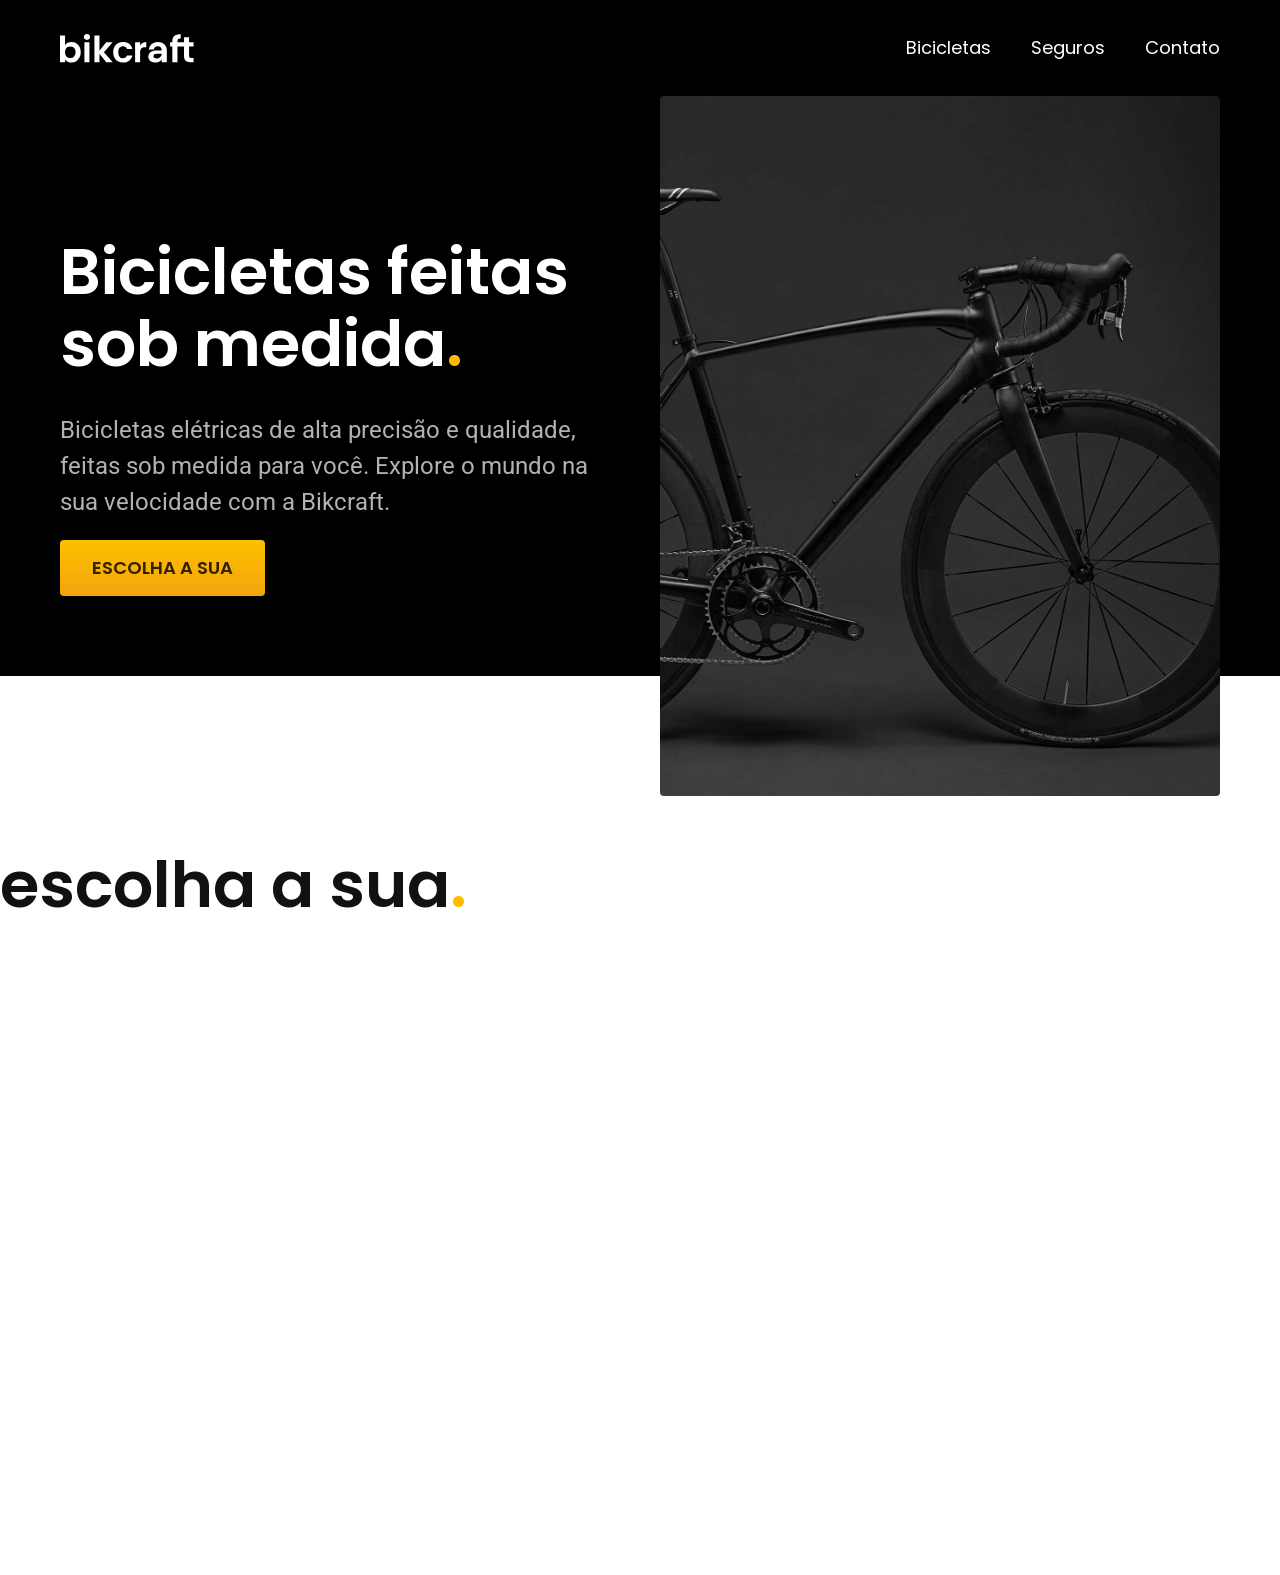
==== index.html @ ce166cd1 "tipografia utilitaria" ====
<!DOCTYPE html>
<html lang="pt-br">
<head>
    <meta charset="UTF-8">
    <meta name="viewport" content="width=device-width, initial-scale=1.0">

    <title>Bikcraft - Bicicletas Elétricas</title>
    <meta name="description" content="Bicicletas elétricas de alta precisão e qualidade, feitas sob medida para você. Explore o mundo na sua velocidade com a Bikcraft.">    

    <link rel="stylesheet" href="./css/style.css">

    <link rel="preconnect" href="https://fonts.googleapis.com">
    <link rel="preconnect" href="https://fonts.gstatic.com" crossorigin>
    <link href="https://fonts.googleapis.com/css2?family=Poppins:wght@400;500&family=Roboto:ital@0;1&display=swap" rel="stylesheet">
</head>

<body>
    <header class="header-bg">
    <div class="header">
        <a href="./">
            <img src="./img/bikcraft.svg" alt="Bikcraft">
        </a>
        <nav aria-label="primaria">
            <ul class="header-menu font-1-m cor-0">
                <li><a href="./bicicletas.html">Bicicletas</a></li>
                <li><a href="./seguros.html">Seguros</a></li>
                <li><a href="./contato.html">Contato</a></li>
            </ul>
        </nav>
    </div>
    </header>

    <main class="introducao-bg">
        <div class="introducao">
            <div class="introducao-conteudo">
            <h1 class="font-1-xxl cor-0">Bicicletas feitas sob medida<span class="cor-p1">.</span></h1>
            <p class="font-2-l cor-5">Bicicletas elétricas de alta precisão e qualidade, feitas sob medida para você. Explore o mundo na sua velocidade com a Bikcraft.</p>
            <a class="botao" href="./bicicletas.html">Escolha a sua</a>
            </div>
            <img src="./img/fotos/introducao.jpg" alt="Bicicleta elétrica preta.">
        </div>
    </main>

    <h2 class="font-1-xxl">escolha a sua<span class="cor-p1">.</span></h2>
</body>

</html>
---- css/style.css ----
@import "./global/header.css";
@import "./utilidades/tipografia.css";
@import "./utilidades/cores.css";


@import "./global/global.css";

/*Componentes*/
@import "./utilidades/componentes.css";

/*Home*/
@import "./home/introducao.css";
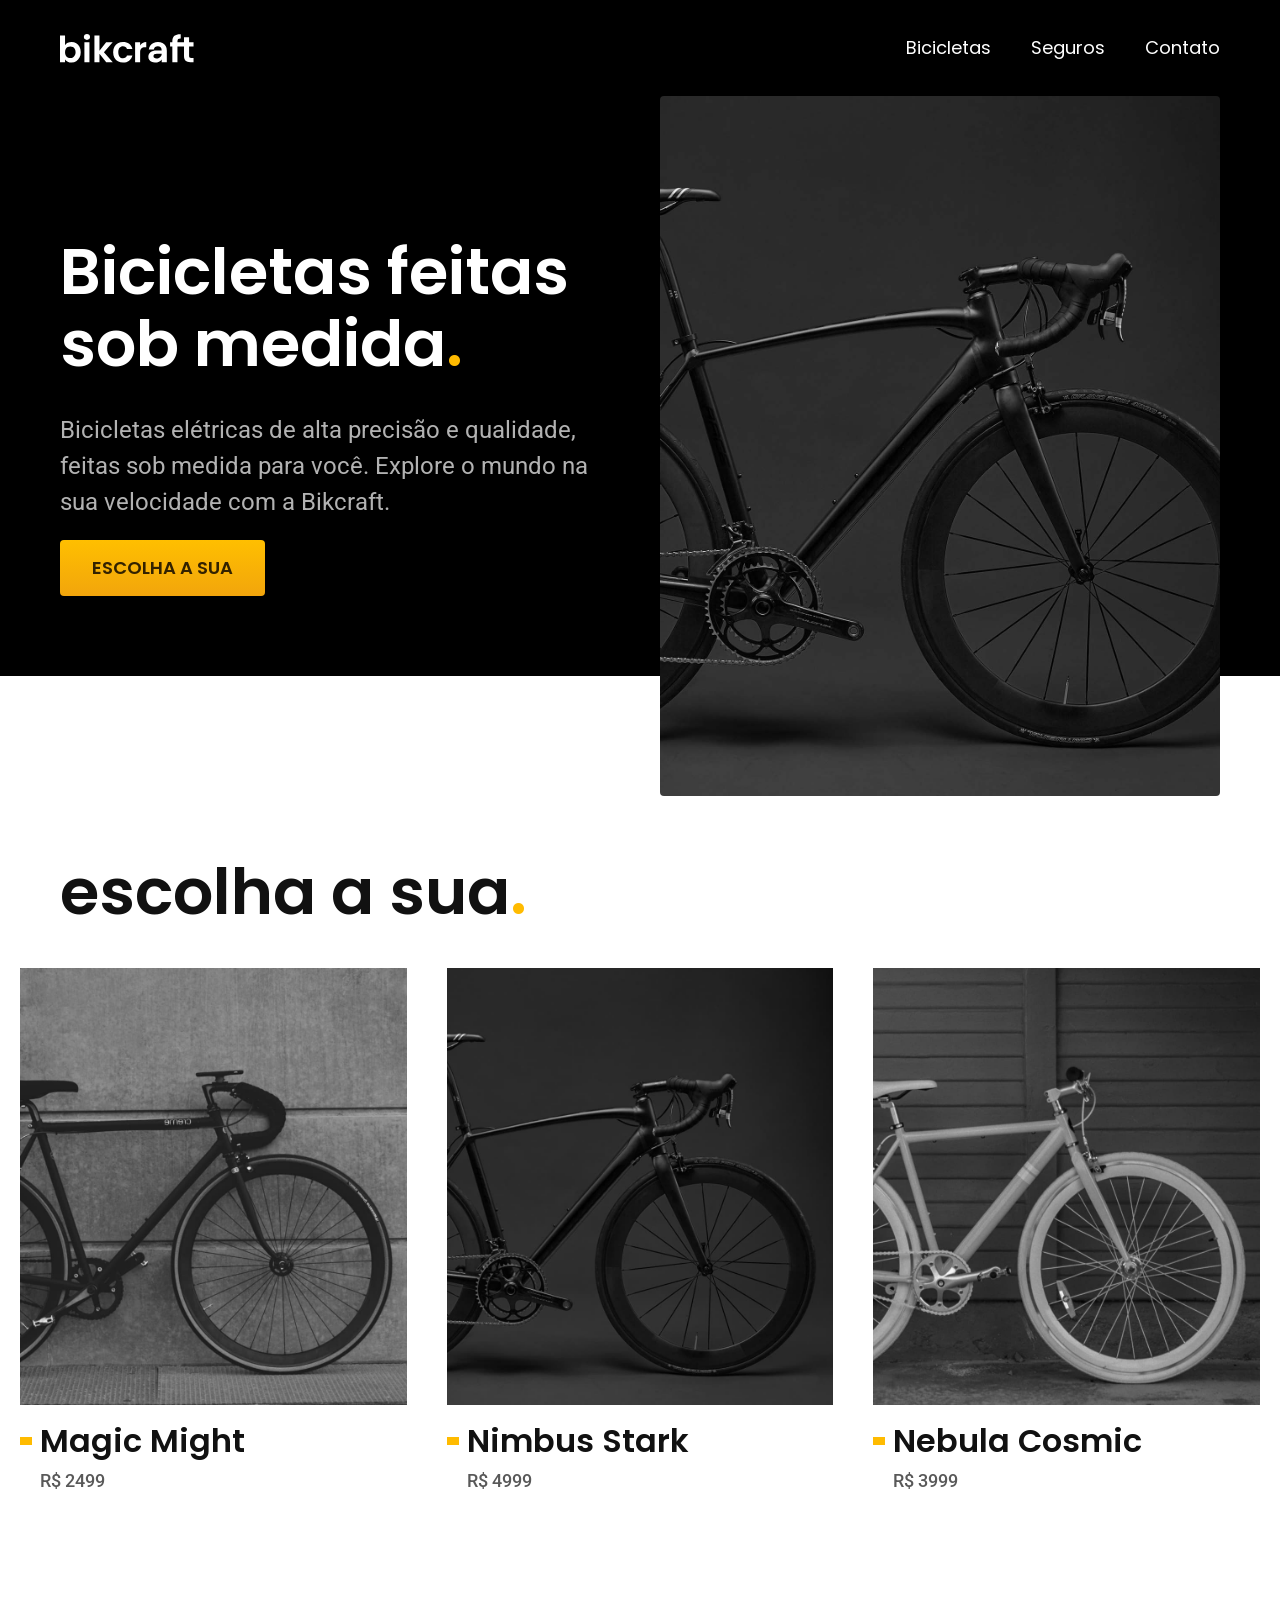
==== commit b7aa5b55: "bicicletas lista e container utilidade" ====
--- a/index.html
+++ b/index.html
@@ -16,7 +16,7 @@
 
 <body>
     <header class="header-bg">
-    <div class="header">
+    <div class="header container">
         <a href="./">
             <img src="./img/bikcraft.svg" alt="Bikcraft">
         </a>
@@ -31,7 +31,7 @@
     </header>
 
     <main class="introducao-bg">
-        <div class="introducao">
+        <div class="introducao container">
             <div class="introducao-conteudo">
             <h1 class="font-1-xxl cor-0">Bicicletas feitas sob medida<span class="cor-p1">.</span></h1>
             <p class="font-2-l cor-5">Bicicletas elétricas de alta precisão e qualidade, feitas sob medida para você. Explore o mundo na sua velocidade com a Bikcraft.</p>
@@ -41,7 +41,33 @@
         </div>
     </main>
 
-    <h2 class="font-1-xxl">escolha a sua<span class="cor-p1">.</span></h2>
+    <article class="bicicletas-lista">
+        <h2 class="container font-1-xxl">escolha a sua<span class="cor-p1">.</span></h2>
+
+        <ul>
+            <li>
+                <a href="./bicicletas/magic.html">
+                    <img src="./img/bicicletas/magic-home.jpg" alt="Bicicleta preta">
+                    <h3 class="font-1-xl">Magic Might</h3>
+                    <span class="font-2-m cor-8">R$ 2499</span>
+                </a>
+            </li>
+            <li>
+                <a href="./bicicletas/nimbus.html">
+                    <img src="./img/bicicletas/nimbus-home.jpg" alt="Bicicleta preta">
+                    <h3 class="font-1-xl">Nimbus Stark</h3>
+                    <span class="font-2-m cor-8">R$ 4999</span>
+                </a>
+            </li>
+            <li>
+                <a href="./bicicletas/nebula.html">
+                    <img src="./img/bicicletas/nebula-home.jpg" alt="Bicicleta branca">
+                    <h3 class="font-1-xl">Nebula Cosmic</h3>
+                    <span class="font-2-m cor-8">R$ 3999</span>
+                </a>
+            </li>
+        </ul>
+    </article>
 </body>
 
 </html>
--- a/css/style.css
+++ b/css/style.css
@@ -10,3 +10,6 @@
 
 /*Home*/
 @import "./home/introducao.css";
+
+/*Bicicletas*/
+@import "./bicicletas/bicicletas-lista.css";
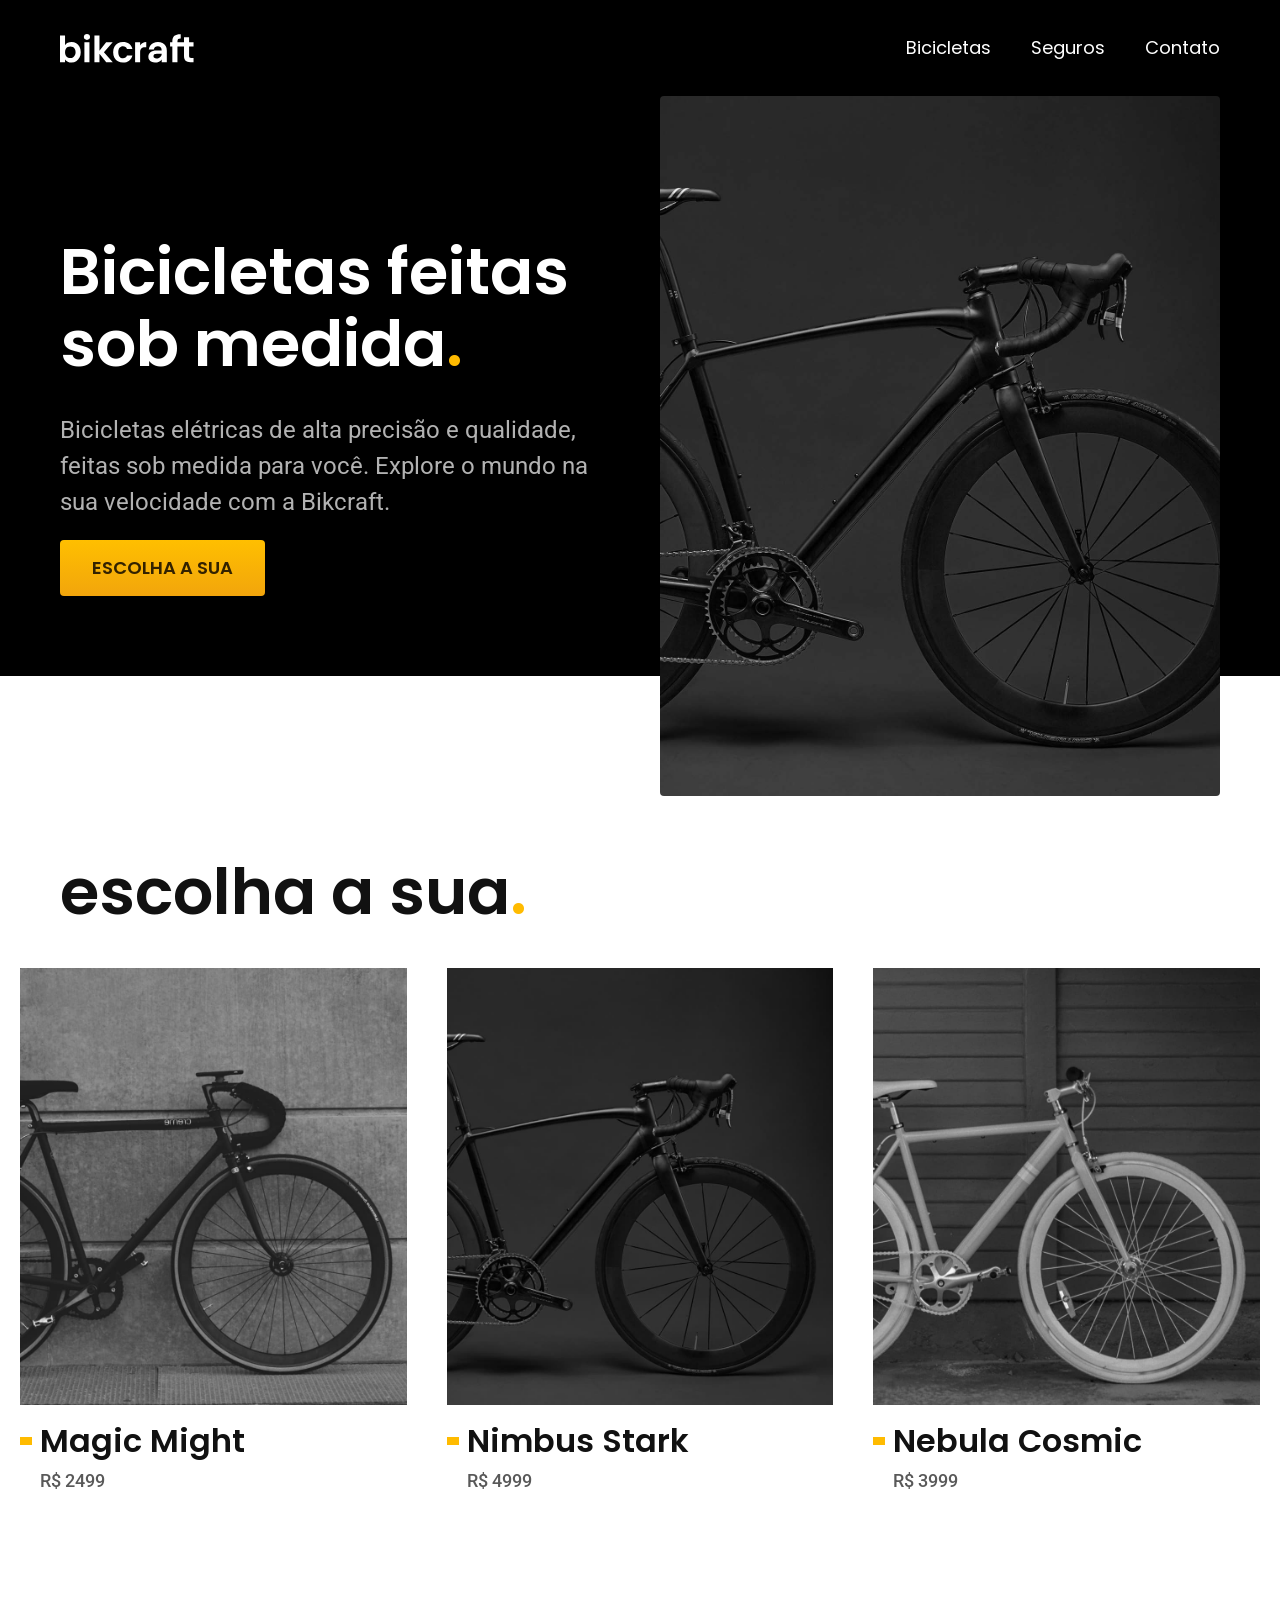
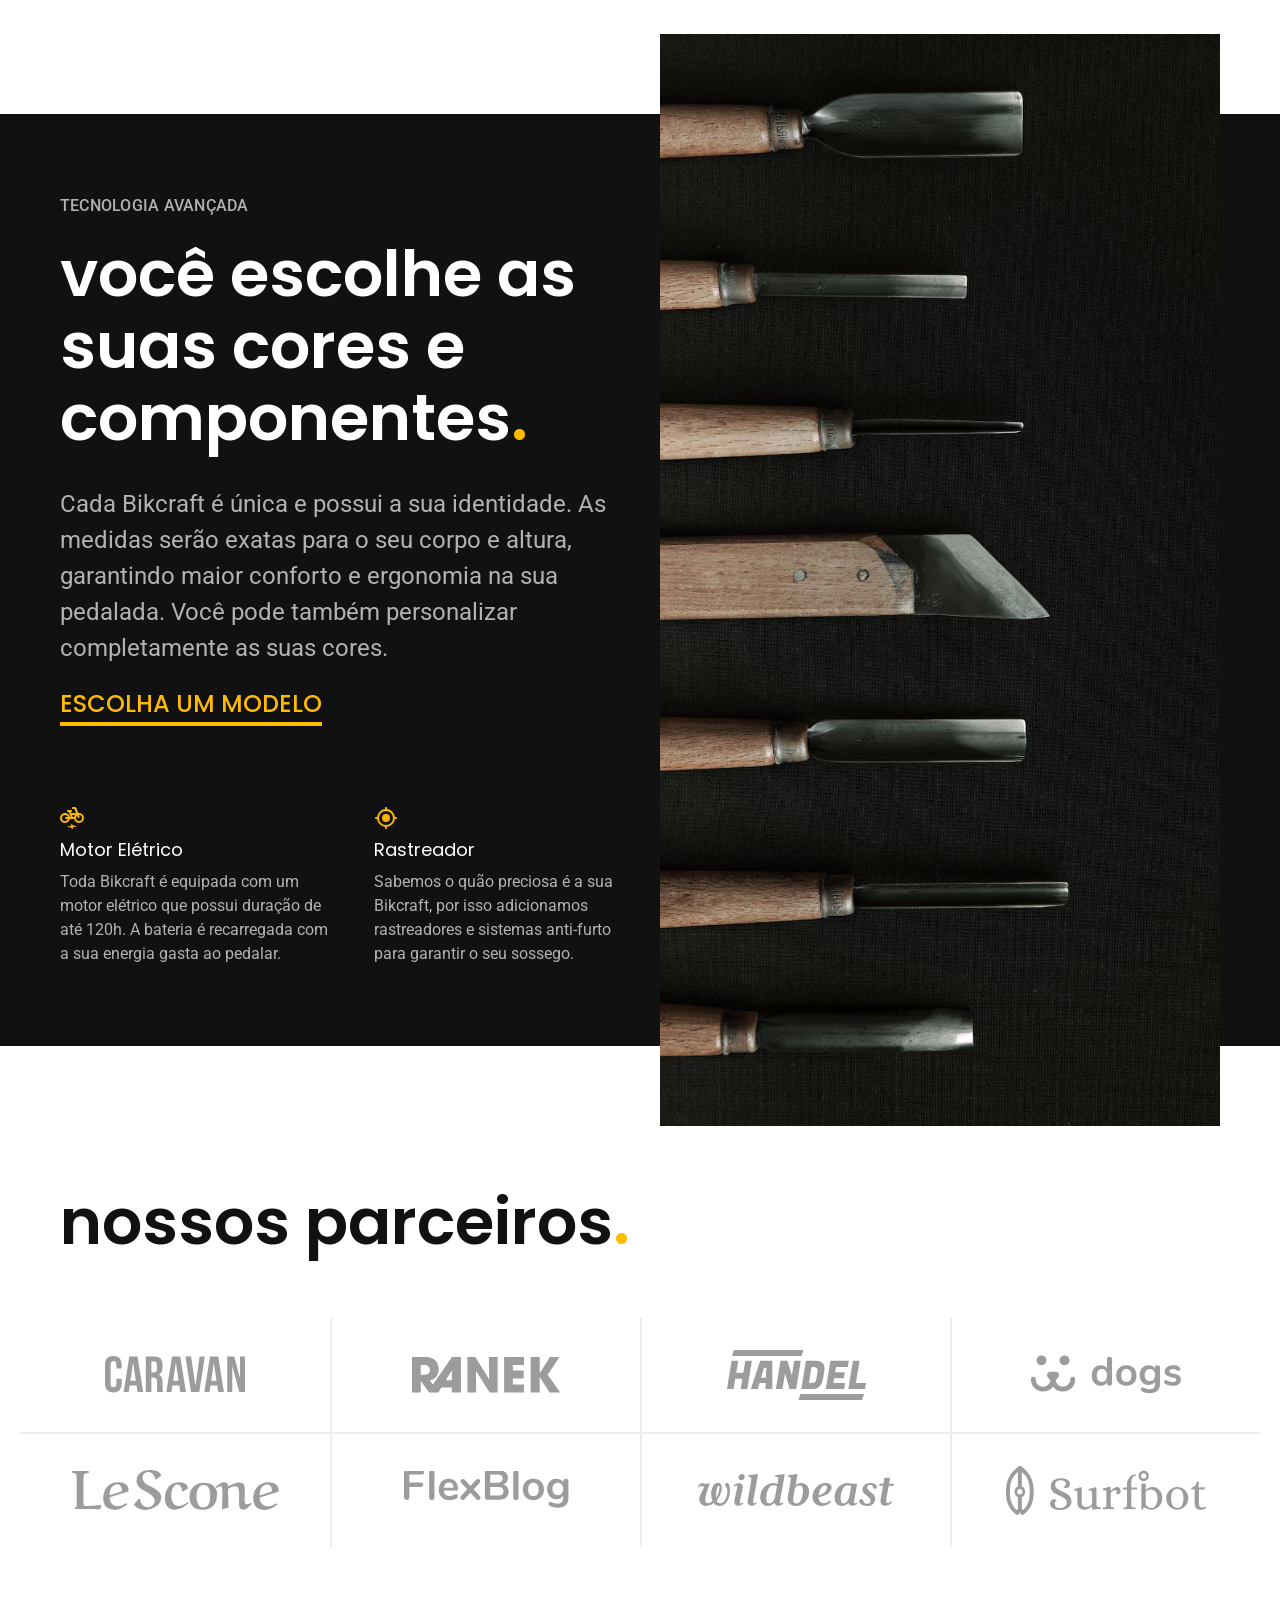
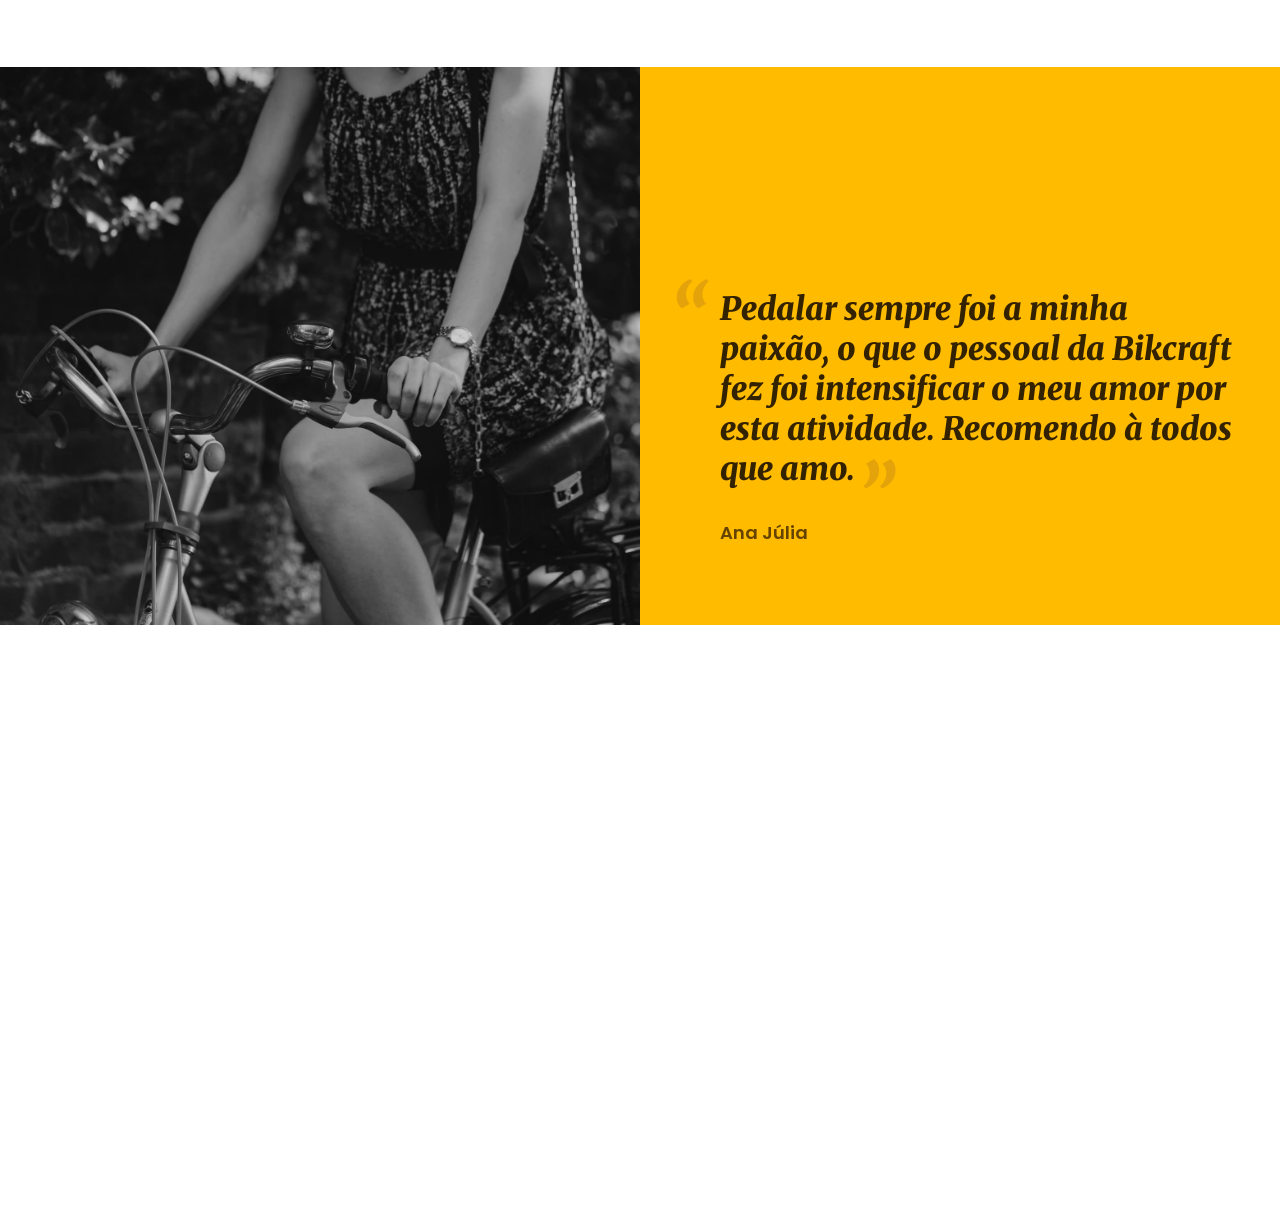
==== commit dbe66915: "parceiros e depoimentos" ====
--- a/index.html
+++ b/index.html
@@ -11,7 +11,7 @@
 
     <link rel="preconnect" href="https://fonts.googleapis.com">
     <link rel="preconnect" href="https://fonts.gstatic.com" crossorigin>
-    <link href="https://fonts.googleapis.com/css2?family=Poppins:wght@400;500&family=Roboto:ital@0;1&display=swap" rel="stylesheet">
+    <link href="https://fonts.googleapis.com/css2?family=Merriweather:ital,opsz,wght@0,18..144,300..900;1,18..144,300..900&family=Poppins:wght@400;600&family=Roboto:ital@0;1&display=swap" rel="stylesheet">
 </head>
 
 <body>
@@ -68,6 +68,60 @@
             </li>
         </ul>
     </article>
+
+    <article class="tecnologia-bg">
+        <div class="tecnologia container">
+            <div class="tecnologia-conteudo">
+                <span class="font-2-l-b cor-5">Tecnologia Avançada</span>
+                <h2 class="font-1-xxl cor-0">você escolhe as suas cores e componentes<span class="cor-p1">.</span></h2>
+                <p class="font-2-l cor-5">Cada Bikcraft é única e possui a sua identidade. As medidas serão exatas para o seu corpo e altura, garantindo maior conforto e ergonomia na sua pedalada. Você pode também personalizar completamente as suas cores.</p>
+                <a class="link" href="./bicicletas.html">Escolha um modelo</a>
+            <div class="tecnologia-vantagens">
+                <div>
+                    <img src="./img/icones/eletrica.svg" alt="">
+                    <h3 class="font-1-m cor-0">Motor Elétrico</h3>
+                    <p class="font-2-s cor-5">Toda Bikcraft é equipada com um motor elétrico que possui duração de até 120h. A bateria é recarregada com a sua energia gasta ao pedalar.</p>
+                </div>
+                <div>
+                    <img src="./img/icones/rastreador.svg" alt="">
+                    <h3 class="font-1-m cor-0">Rastreador</h3>
+                    <p class="font-2-s cor-5">Sabemos o quão preciosa é a sua Bikcraft, por isso adicionamos rastreadores e sistemas anti-furto para garantir o seu sossego.</p>
+                </div>
+            </div>
+
+            </div>
+            <div class="tecnologia-imagem">
+                <img src="./img/fotos/tecnologia.jpg" alt="">
+            </div>
+        </div>
+    </article>
+
+    <section class="parceiros" aria-label="Nossos Parceiros">
+        <h2 class="container font-1-xxl">nossos parceiros<span class="cor-p1">.</span></h2>
+
+        <ul>
+            <li><img src="./img/parceiros/caravan.svg" alt="caravan"></li>
+            <li><img src="./img/parceiros/ranek.svg" alt="ranekd"></li>
+            <li><img src="./img/parceiros/handel.svg" alt="handel"></li>
+            <li><img src="./img/parceiros/dogs.svg" alt="dogs"></li>
+            <li><img src="./img/parceiros/lescone.svg" alt="lescone"></li>
+            <li><img src="./img/parceiros/flexblog.svg" alt="flexblog"></li>
+            <li><img src="./img/parceiros/wildbeast.svg" alt="wildbeast"></li>
+            <li><img src="./img/parceiros/surfbot.svg" alt="surfbot"></li>
+        </ul>
+    </section>
+
+    <section class="depoimento" aria-label="Depoimento">
+        <div>
+            <img src="./img/fotos/depoimento.jpg" alt="Pessoa pedalando uma Bikcraft">
+        </div>
+        <div class="depoimento-conteudo">
+            <blockquote class="font-1-xl cor-p5">
+                <p>Pedalar sempre foi a minha paixão, o que o pessoal da Bikcraft fez foi intensificar o meu amor por esta atividade. Recomendo à todos que amo.</p>
+            </blockquote>
+            <span class="font-1-m-b cor-p4">Ana Júlia</span>
+        </div>
+    </section>
 </body>
 
 </html>
--- a/css/style.css
+++ b/css/style.css
@@ -10,6 +10,9 @@
 
 /*Home*/
 @import "./home/introducao.css";
+@import "./home/tecnologia.css";
+@import "./home/parceiros.css";
+@import "./home/depoimento.css";
 
 /*Bicicletas*/
 @import "./bicicletas/bicicletas-lista.css";
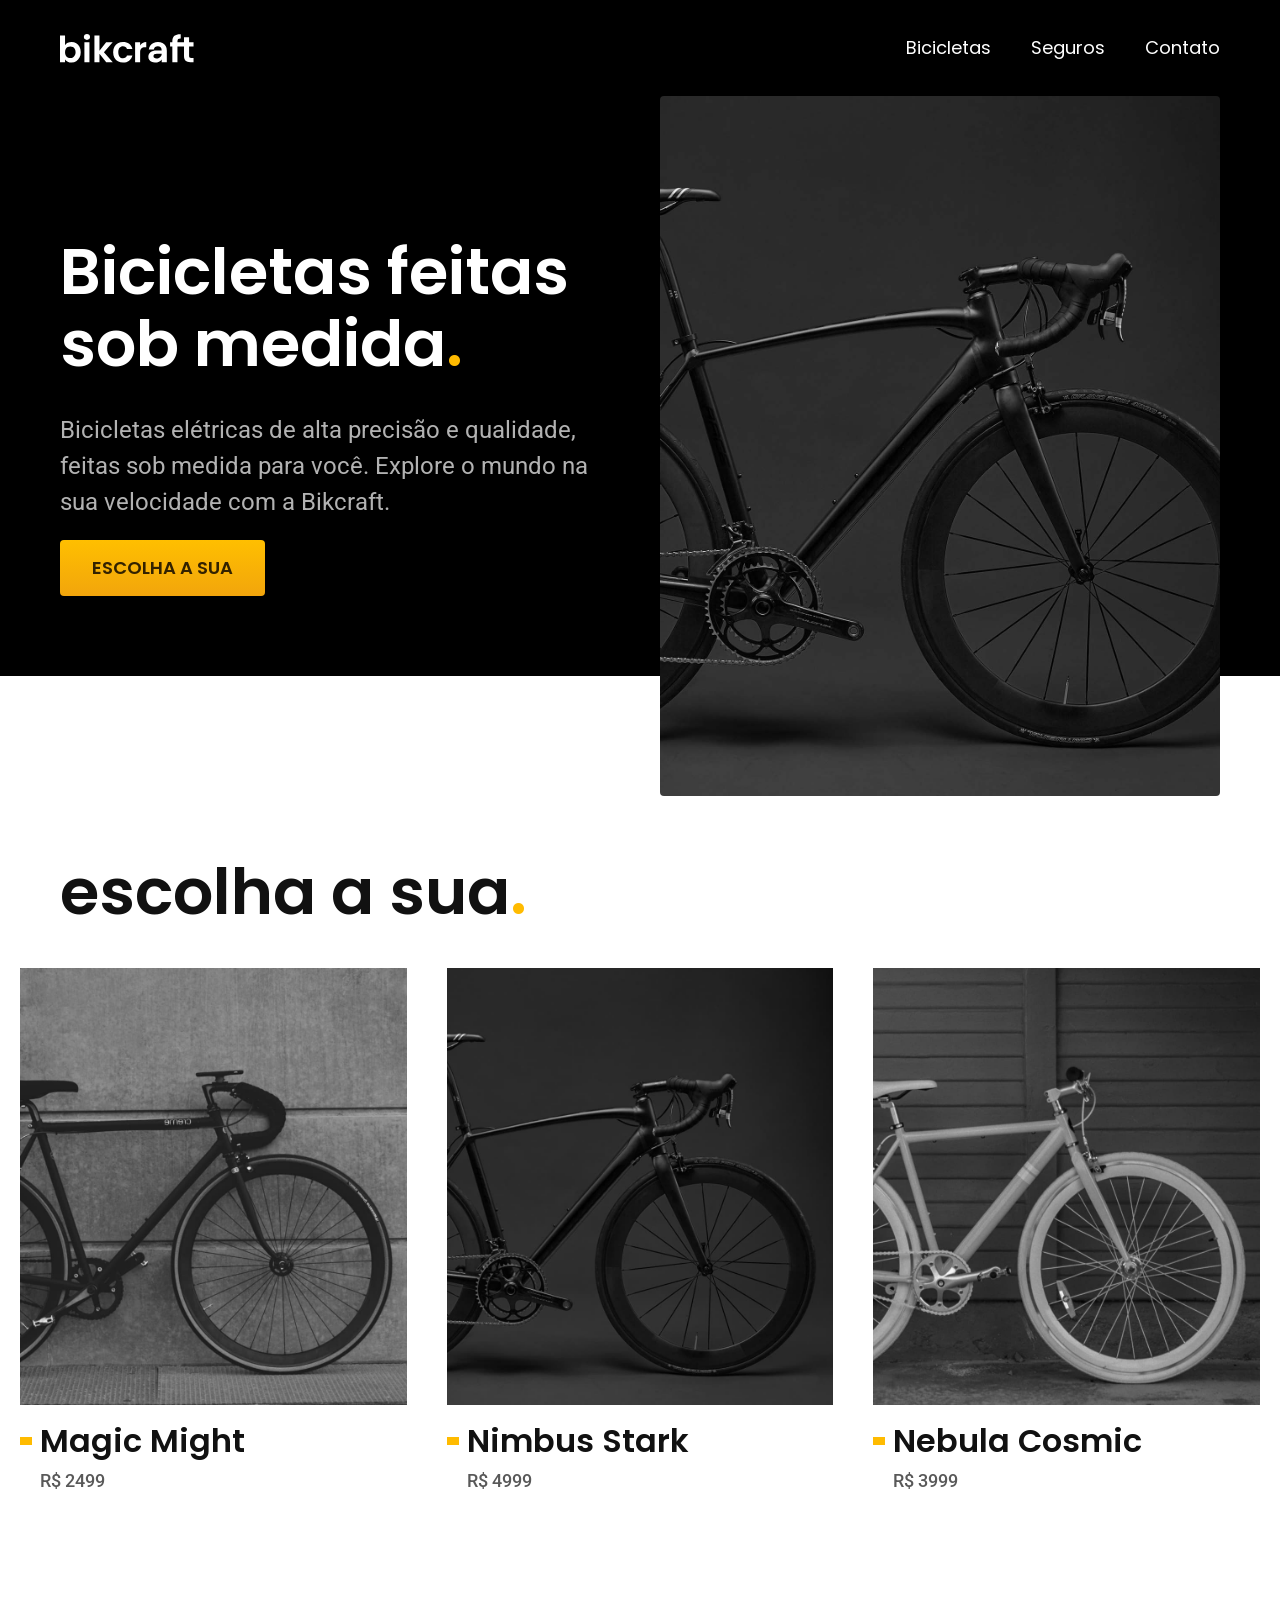
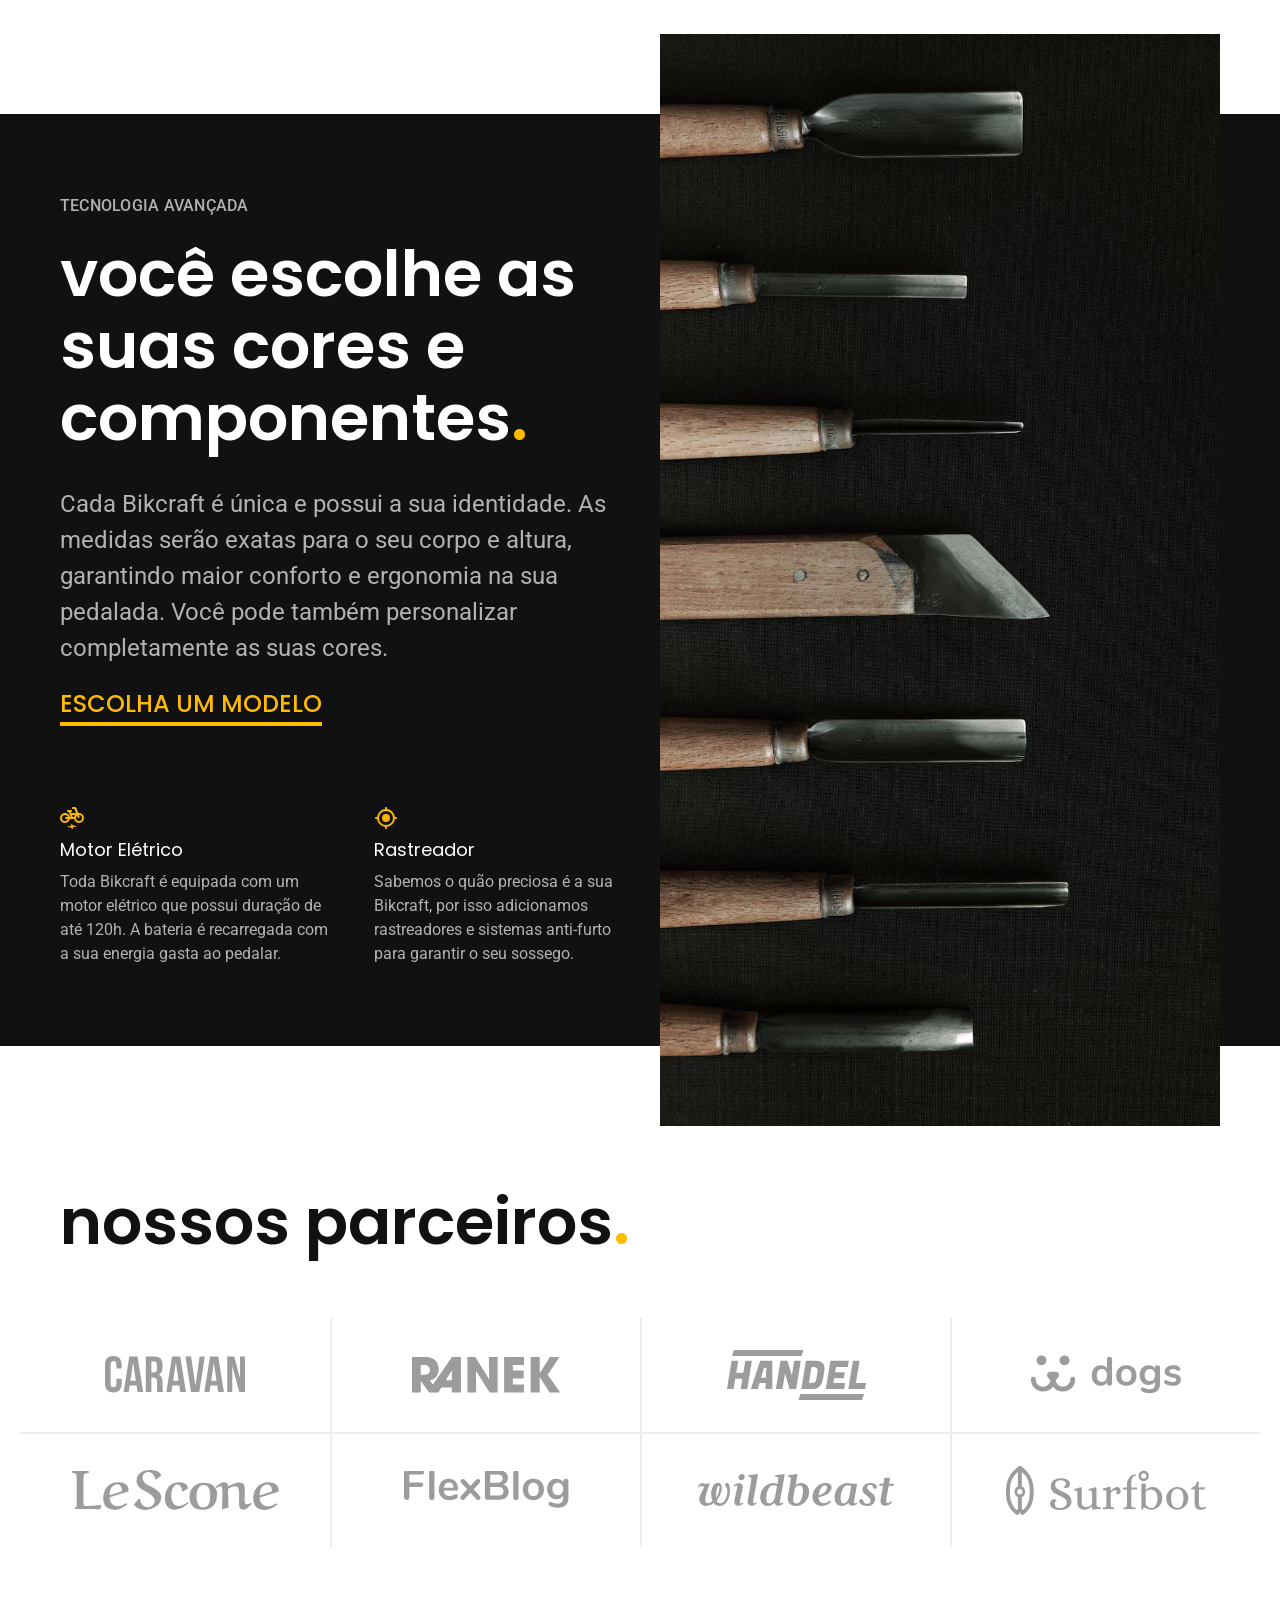
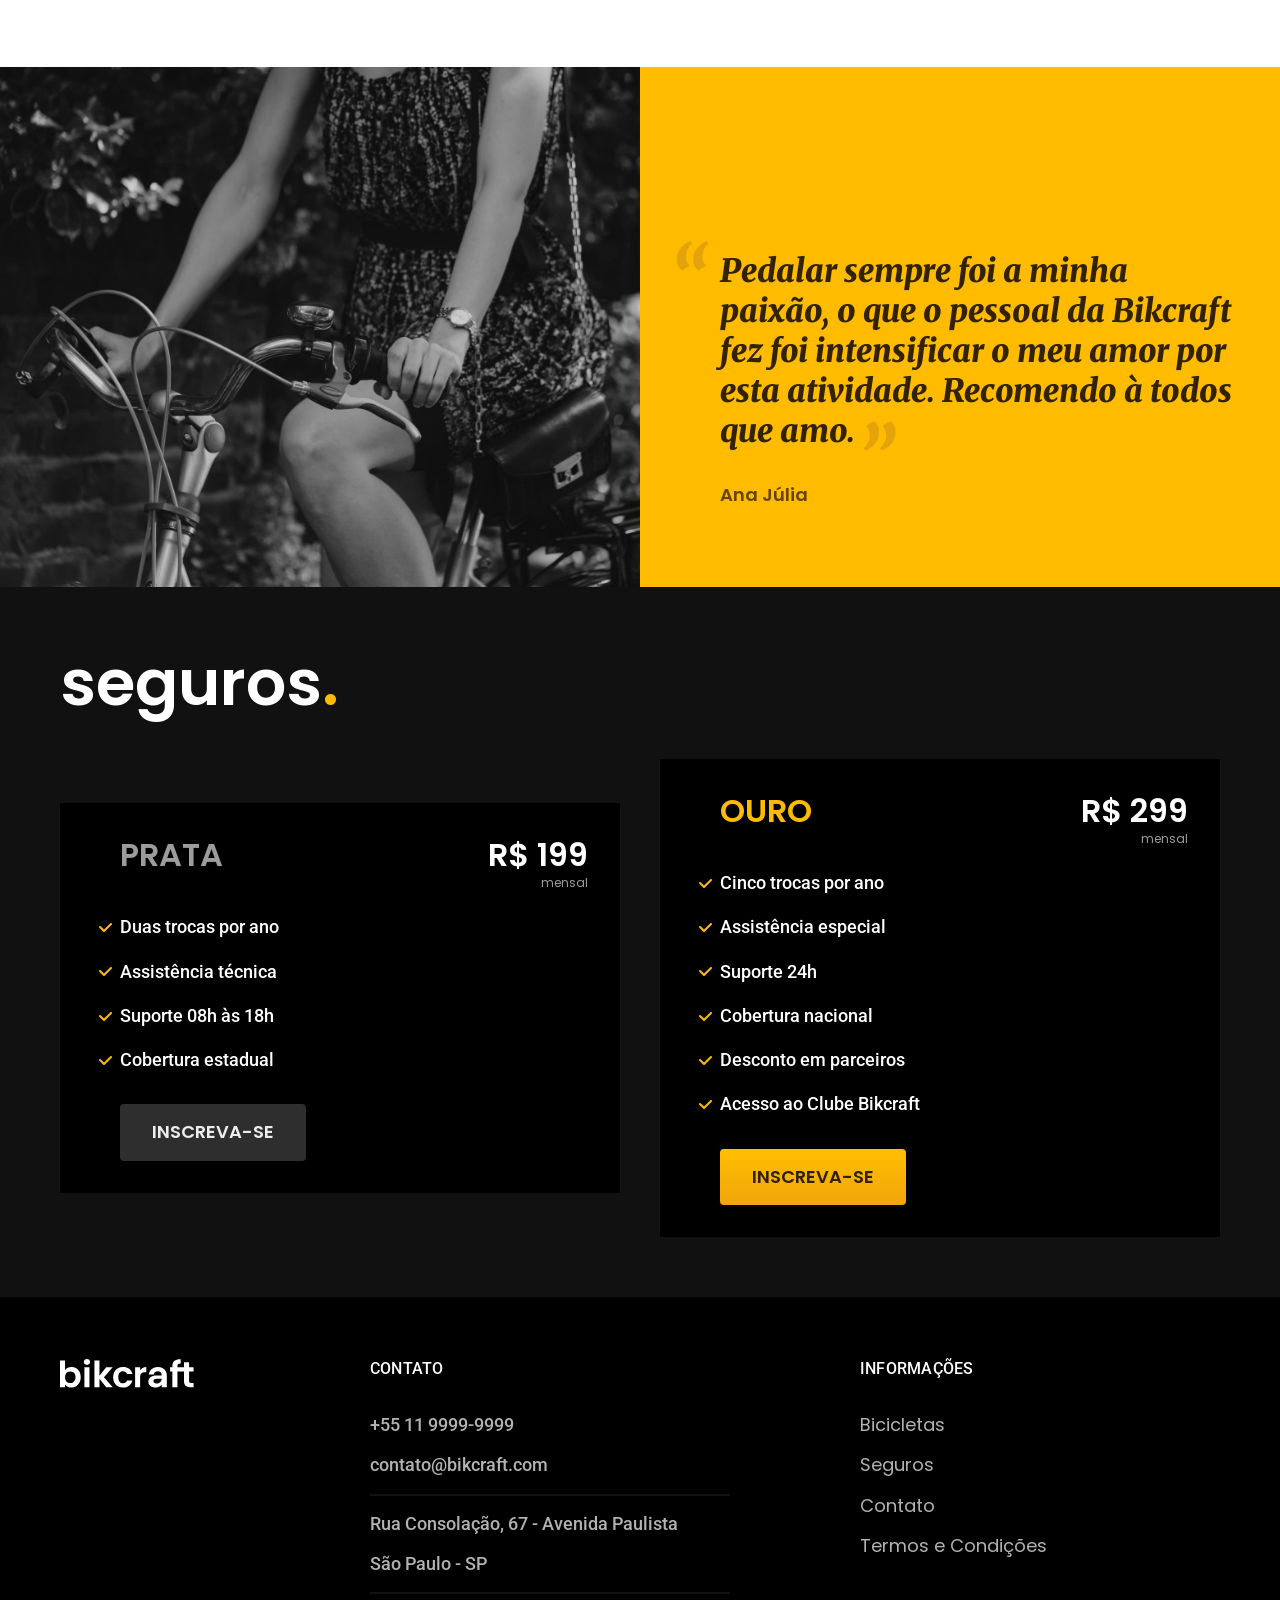
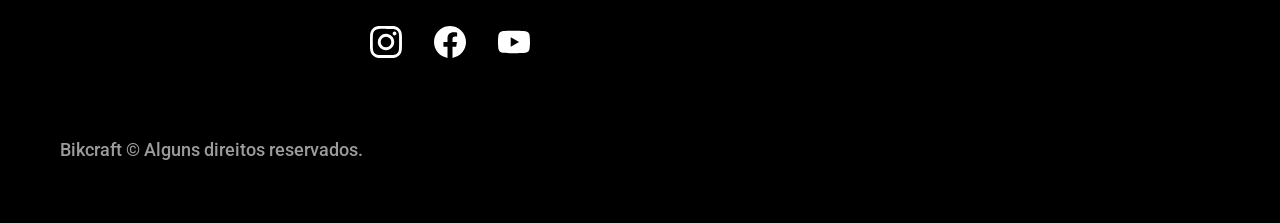
==== commit de79126a: "footer detalhes" ====
--- a/index.html
+++ b/index.html
@@ -122,6 +122,69 @@
             <span class="font-1-m-b cor-p4">Ana Júlia</span>
         </div>
     </section>
+
+    <article class="seguros-bg">
+        <div class="seguros container">
+            <h2 class="font-1-xxl cor-0">seguros<span class="cor-p1">.</span></h2>
+            <div class="seguros-item">
+                <h3 class="font-1-xl cor-6">PRATA</h3>
+                <span class="font-1-xl cor-0">R$ 199 <span class="font-1-xs cor-6">mensal</span></span>
+                <ul class="font-2-m cor-0">
+                    <li>Duas trocas por ano</li>
+                    <li>Assistência técnica</li>
+                    <li>Suporte 08h às 18h</li>
+                    <li>Cobertura estadual</li>
+                </ul>
+                <a class="botao secundario" href="./orcamento.html">Inscreva-se</a>
+            </div>
+
+            <div class="seguros-item">
+                <h3 class="font-1-xl cor-p1">OURO</h3>
+                <span class="font-1-xl cor-0">R$ 299 <span class="font-1-xs cor-6">mensal</span></span>
+                <ul class="font-2-m cor-0">
+                    <li>Cinco trocas por ano</li>
+                    <li>Assistência especial</li>
+                    <li>Suporte 24h</li>
+                    <li>Cobertura nacional</li>
+                    <li>Desconto em parceiros</li>
+                    <li>Acesso ao Clube Bikcraft</li>
+                </ul>
+                <a class="botao" href="./orcamento.html">Inscreva-se</a>
+            </div>
+        </div>
+    </article>
+
+    <footer class="footer-bg">
+        <div class="footer container">
+            <img src="./img/bikcraft.svg" alt="Bikcraft">
+            <div class="footer-contato">
+                <h3 class="font-2-l-b cor-0">Contato</h3>
+                <ul class="font-2-m cor-5">
+                    <li><a href="tel:+551199999999">+55 11 9999-9999</a></li>
+                    <li><a href="mailto:contato@bikcraft.com">contato@bikcraft.com</a></li>
+                    <li>Rua Consolação, 67 - Avenida Paulista</li>
+                    <li>São Paulo - SP</li>
+                </ul>
+                <div class="footer-redes">
+                    <a href="./"><img src="./img/redes/instagram.svg" alt="instagram"></a>
+                    <a href="./"><img src="./img/redes/facebook.svg" alt="facebook"></a>
+                    <a href="./"><img src="./img/redes/youtube.svg" alt="youtube"></a>
+                </div>
+            </div>
+            <div class="footer-informacoes">
+                <h3 class="font-2-l-b cor-0">Informações</h3>
+                <nav>
+                    <ul class="font-1-m cor-5">
+                        <li><a href="./bicicletas.html">Bicicletas</a></li>
+                        <li><a href="./seguros.html">Seguros</a></li>
+                        <li><a href="./contato.html">Contato</a></li>
+                        <li><a href="./termos.html">Termos e Condições</a></li>
+                    </ul>
+                </nav>
+            </div>
+            <p class="footer-copy font-2-m cor-6">Bikcraft © Alguns direitos reservados.</p>
+        </div>
+    </footer>
 </body>
 
 </html>
--- a/css/style.css
+++ b/css/style.css
@@ -1,9 +1,10 @@
-@import "./global/header.css";
+@import "./global/global.css";
 @import "./utilidades/tipografia.css";
 @import "./utilidades/cores.css";
 
 
-@import "./global/global.css";
+@import "./global/header.css";
+@import "./global/footer.css";
 
 /*Componentes*/
 @import "./utilidades/componentes.css";
@@ -16,3 +17,6 @@
 
 /*Bicicletas*/
 @import "./bicicletas/bicicletas-lista.css";
+
+/*Seguros*/
+@import "./seguros/seguros.css";
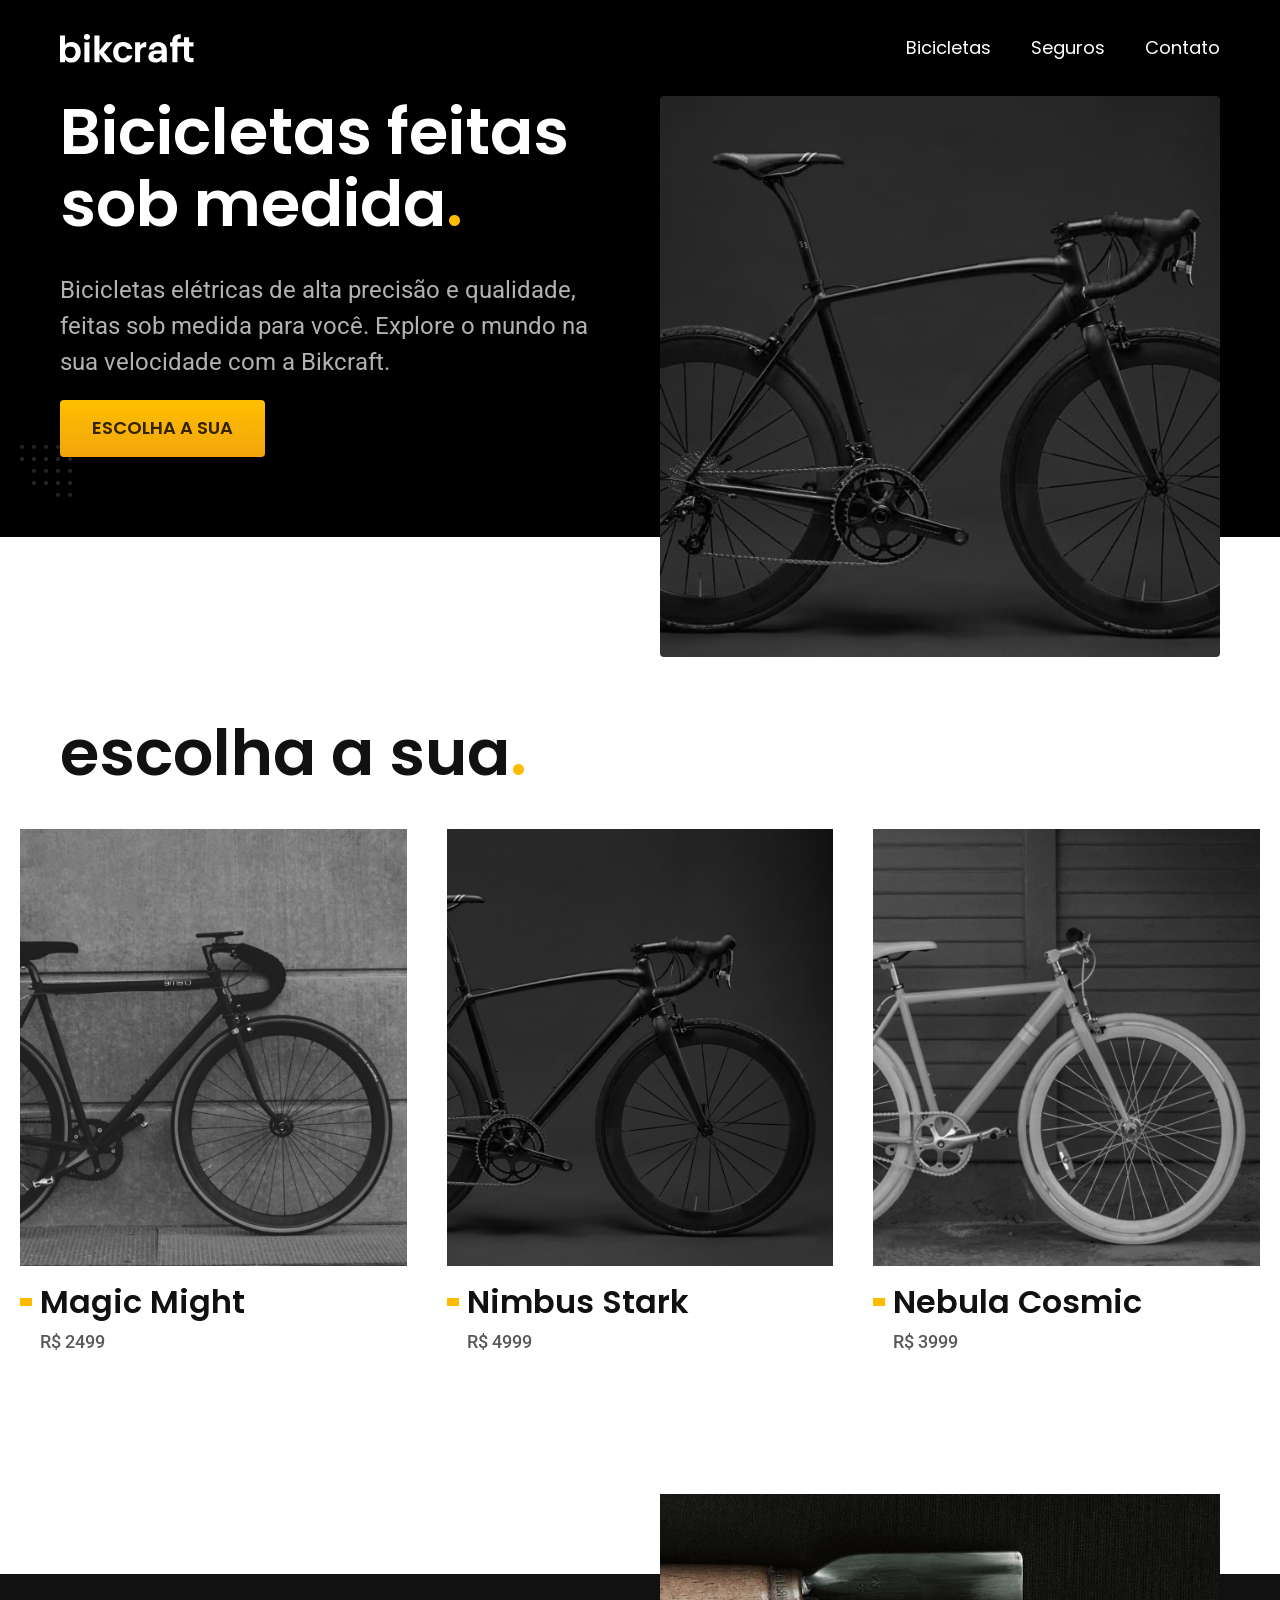
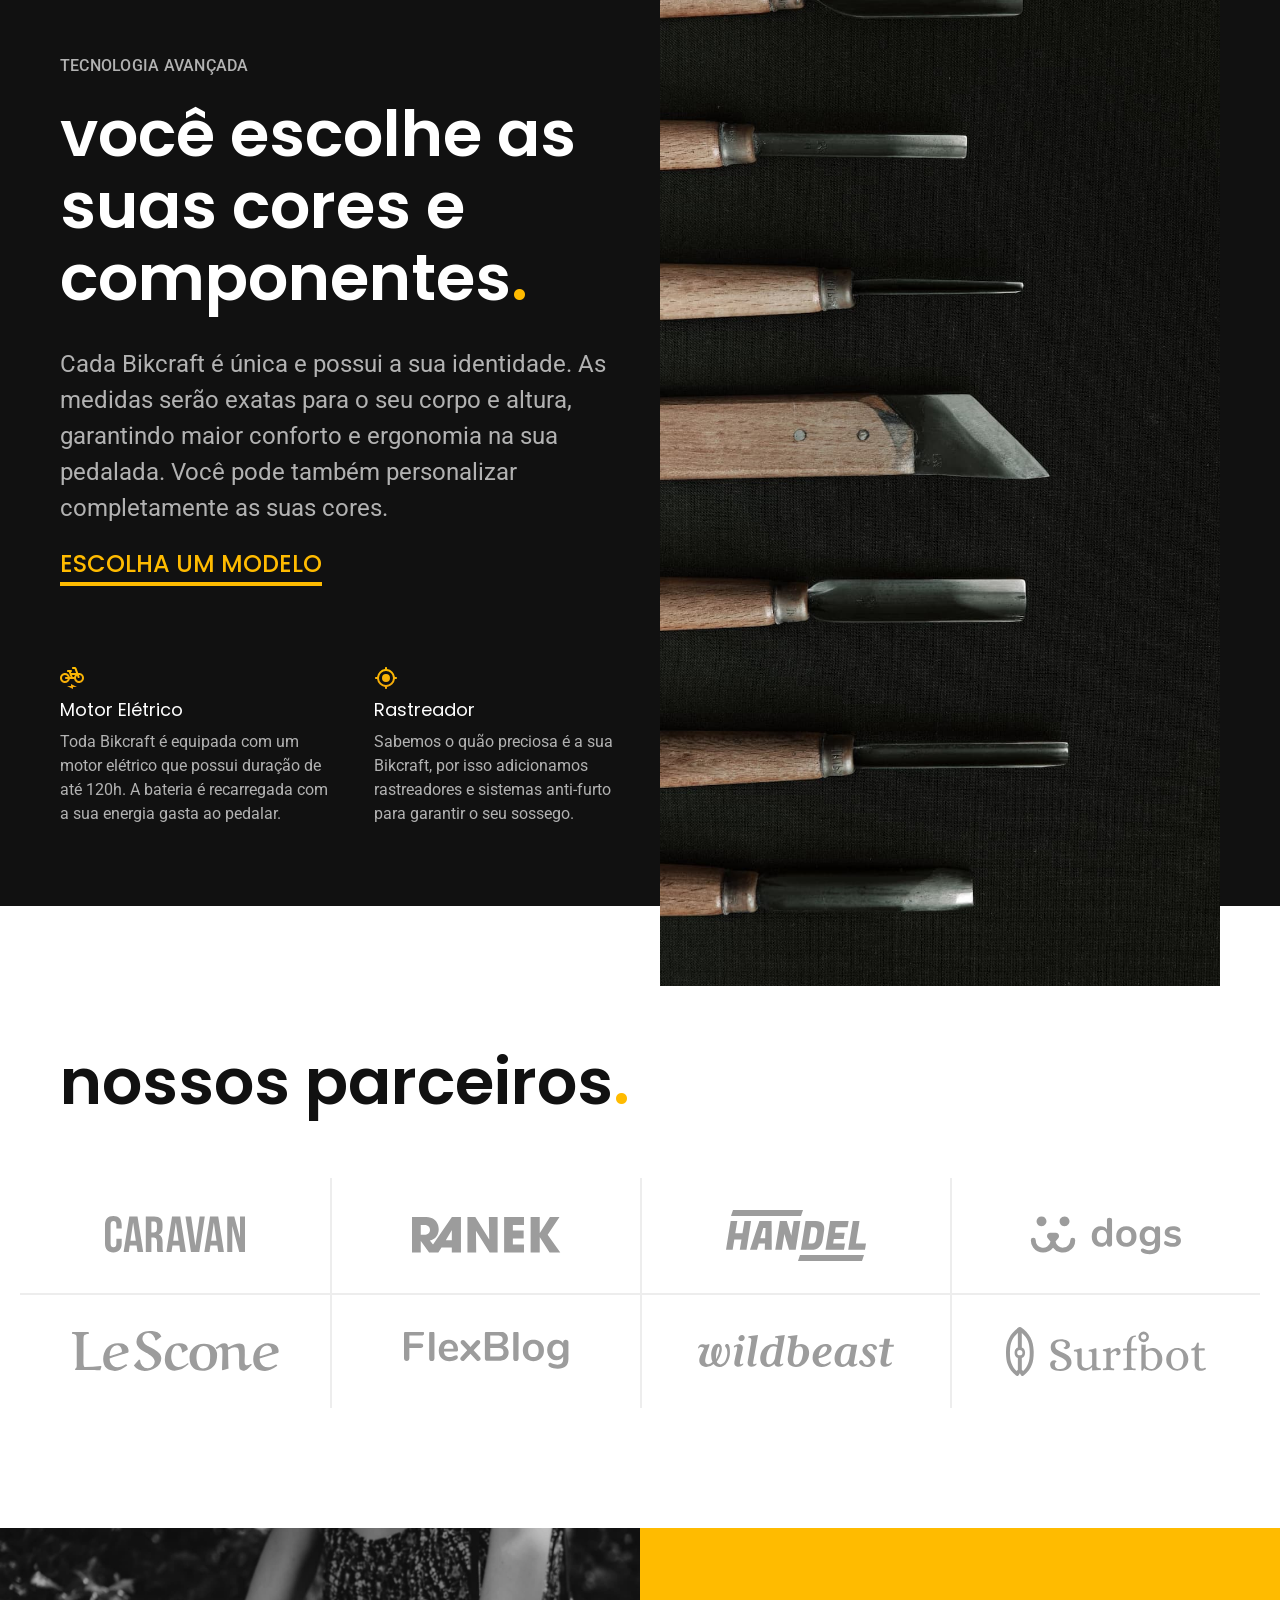
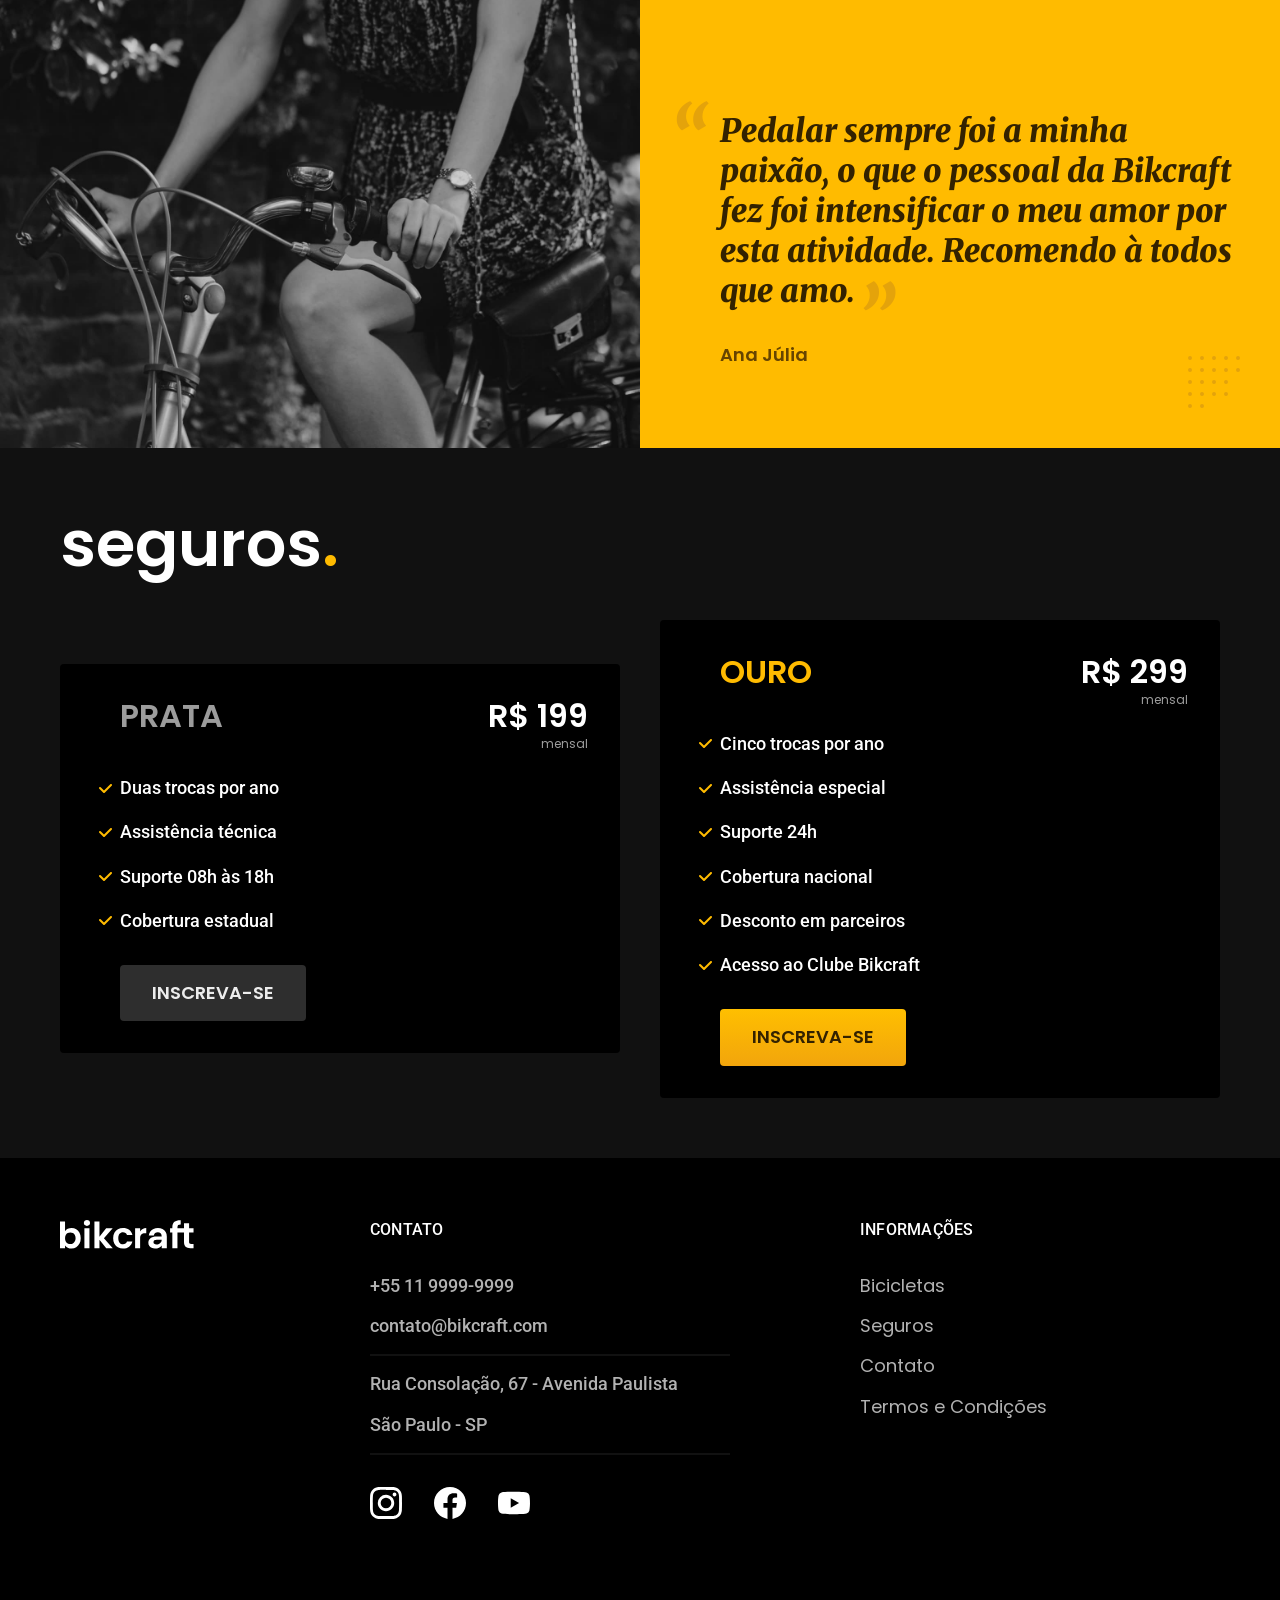
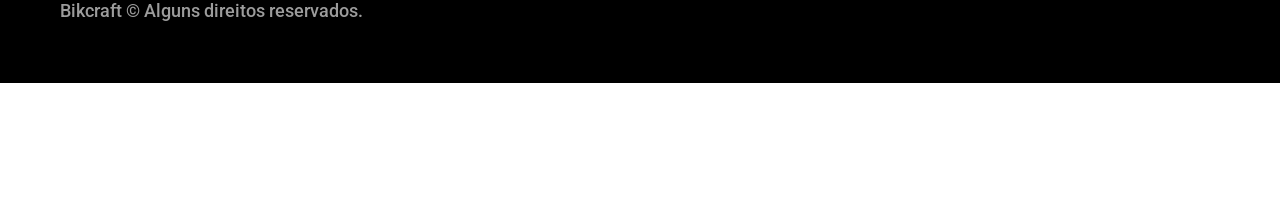
==== commit 83feaa7e: "otimizações" ====
--- a/index.html
+++ b/index.html
@@ -7,18 +7,19 @@
     <title>Bikcraft - Bicicletas Elétricas</title>
     <meta name="description" content="Bicicletas elétricas de alta precisão e qualidade, feitas sob medida para você. Explore o mundo na sua velocidade com a Bikcraft.">    
 
-    <link rel="stylesheet" href="./css/style.css">
-
     <link rel="preconnect" href="https://fonts.googleapis.com">
     <link rel="preconnect" href="https://fonts.gstatic.com" crossorigin>
     <link href="https://fonts.googleapis.com/css2?family=Merriweather:ital,opsz,wght@0,18..144,300..900;1,18..144,300..900&family=Poppins:wght@400;600&family=Roboto:ital@0;1&display=swap" rel="stylesheet">
+
+    <link rel="preload" href="./css/style.css" as="style">
+    <link rel="stylesheet" href="./css/style.css">
 </head>
 
 <body>
     <header class="header-bg">
     <div class="header container">
         <a href="./">
-            <img src="./img/bikcraft.svg" alt="Bikcraft">
+            <img src="./img/bikcraft.svg" width="136" height="32" alt="Bikcraft">
         </a>
         <nav aria-label="primaria">
             <ul class="header-menu font-1-m cor-0">
@@ -37,7 +38,10 @@
             <p class="font-2-l cor-5">Bicicletas elétricas de alta precisão e qualidade, feitas sob medida para você. Explore o mundo na sua velocidade com a Bikcraft.</p>
             <a class="botao" href="./bicicletas.html">Escolha a sua</a>
             </div>
-            <img src="./img/fotos/introducao.jpg" alt="Bicicleta elétrica preta.">
+            <picture>
+                <source media="(max-width: 800px)" srcset="./img/bicicletas/nimbus.jpg">
+                <img src="./img/fotos/introducao.jpg" width="1280" height="1600" alt="Bicicleta elétrica preta.">
+            </picture>
         </div>
     </main>
 
@@ -47,21 +51,21 @@
         <ul>
             <li>
                 <a href="./bicicletas/magic.html">
-                    <img src="./img/bicicletas/magic-home.jpg" alt="Bicicleta preta">
+                    <img src="./img/bicicletas/magic-home.jpg" width="920" height="1040" alt="Bicicleta preta">
                     <h3 class="font-1-xl">Magic Might</h3>
                     <span class="font-2-m cor-8">R$ 2499</span>
                 </a>
             </li>
             <li>
                 <a href="./bicicletas/nimbus.html">
-                    <img src="./img/bicicletas/nimbus-home.jpg" alt="Bicicleta preta">
+                    <img src="./img/bicicletas/nimbus-home.jpg" width="920" height="1040" alt="Bicicleta preta">
                     <h3 class="font-1-xl">Nimbus Stark</h3>
                     <span class="font-2-m cor-8">R$ 4999</span>
                 </a>
             </li>
             <li>
                 <a href="./bicicletas/nebula.html">
-                    <img src="./img/bicicletas/nebula-home.jpg" alt="Bicicleta branca">
+                    <img src="./img/bicicletas/nebula-home.jpg" width="920" height="1040" alt="Bicicleta branca">
                     <h3 class="font-1-xl">Nebula Cosmic</h3>
                     <span class="font-2-m cor-8">R$ 3999</span>
                 </a>
@@ -78,12 +82,12 @@
                 <a class="link" href="./bicicletas.html">Escolha um modelo</a>
             <div class="tecnologia-vantagens">
                 <div>
-                    <img src="./img/icones/eletrica.svg" alt="">
+                    <img src="./img/icones/eletrica.svg" width="24" height="24" alt="">
                     <h3 class="font-1-m cor-0">Motor Elétrico</h3>
                     <p class="font-2-s cor-5">Toda Bikcraft é equipada com um motor elétrico que possui duração de até 120h. A bateria é recarregada com a sua energia gasta ao pedalar.</p>
                 </div>
                 <div>
-                    <img src="./img/icones/rastreador.svg" alt="">
+                    <img src="./img/icones/rastreador.svg" width="24" height="24" alt="">
                     <h3 class="font-1-m cor-0">Rastreador</h3>
                     <p class="font-2-s cor-5">Sabemos o quão preciosa é a sua Bikcraft, por isso adicionamos rastreadores e sistemas anti-furto para garantir o seu sossego.</p>
                 </div>
@@ -91,7 +95,7 @@
 
             </div>
             <div class="tecnologia-imagem">
-                <img src="./img/fotos/tecnologia.jpg" alt="">
+                <img src="./img/fotos/tecnologia.jpg" width="1200" height="1920" alt="">
             </div>
         </div>
     </article>
@@ -100,20 +104,20 @@
         <h2 class="container font-1-xxl">nossos parceiros<span class="cor-p1">.</span></h2>
 
         <ul>
-            <li><img src="./img/parceiros/caravan.svg" alt="caravan"></li>
-            <li><img src="./img/parceiros/ranek.svg" alt="ranekd"></li>
-            <li><img src="./img/parceiros/handel.svg" alt="handel"></li>
-            <li><img src="./img/parceiros/dogs.svg" alt="dogs"></li>
-            <li><img src="./img/parceiros/lescone.svg" alt="lescone"></li>
-            <li><img src="./img/parceiros/flexblog.svg" alt="flexblog"></li>
-            <li><img src="./img/parceiros/wildbeast.svg" alt="wildbeast"></li>
-            <li><img src="./img/parceiros/surfbot.svg" alt="surfbot"></li>
+            <li><img src="./img/parceiros/caravan.svg" width="140" height="38" alt="caravan"></li>
+            <li><img src="./img/parceiros/ranek.svg" width="149" height="36" alt="ranekd"></li>
+            <li><img src="./img/parceiros/handel.svg" width="140" height="50" alt="handel"></li>
+            <li><img src="./img/parceiros/dogs.svg" width="152" height="39" alt="dogs"></li>
+            <li><img src="./img/parceiros/lescone.svg" width="208" height="41" alt="lescone"></li>
+            <li><img src="./img/parceiros/flexblog.svg" width="165" height="38" alt="flexblog"></li>
+            <li><img src="./img/parceiros/wildbeast.svg" width="196" height="34" alt="wildbeast"></li>
+            <li><img src="./img/parceiros/surfbot.svg" width="200" height="49" alt="surfbot"></li>
         </ul>
     </section>
 
     <section class="depoimento" aria-label="Depoimento">
         <div>
-            <img src="./img/fotos/depoimento.jpg" alt="Pessoa pedalando uma Bikcraft">
+            <img src="./img/fotos/depoimento.jpg" width="1560" height="1360" alt="Pessoa pedalando uma Bikcraft">
         </div>
         <div class="depoimento-conteudo">
             <blockquote class="font-1-xl cor-p5">
@@ -156,7 +160,7 @@
 
     <footer class="footer-bg">
         <div class="footer container">
-            <img src="./img/bikcraft.svg" alt="Bikcraft">
+            <img src="./img/bikcraft.svg" width="136" height="32" alt="Bikcraft">
             <div class="footer-contato">
                 <h3 class="font-2-l-b cor-0">Contato</h3>
                 <ul class="font-2-m cor-5">
@@ -166,9 +170,9 @@
                     <li>São Paulo - SP</li>
                 </ul>
                 <div class="footer-redes">
-                    <a href="./"><img src="./img/redes/instagram.svg" alt="instagram"></a>
-                    <a href="./"><img src="./img/redes/facebook.svg" alt="facebook"></a>
-                    <a href="./"><img src="./img/redes/youtube.svg" alt="youtube"></a>
+                    <a href="./"><img src="./img/redes/instagram.svg" width="32" height="32" alt="instagram"></a>
+                    <a href="./"><img src="./img/redes/facebook.svg" width="32" height="32" alt="facebook"></a>
+                    <a href="./"><img src="./img/redes/youtube.svg" width="32" height="32" alt="youtube"></a>
                 </div>
             </div>
             <div class="footer-informacoes">
@@ -185,6 +189,7 @@
             <p class="footer-copy font-2-m cor-6">Bikcraft © Alguns direitos reservados.</p>
         </div>
     </footer>
+    
 </body>
 
 </html>
--- a/css/style.css
+++ b/css/style.css
@@ -2,12 +2,13 @@
 @import "./utilidades/tipografia.css";
 @import "./utilidades/cores.css";
 
-
+/*Header e Footer*/
 @import "./global/header.css";
 @import "./global/footer.css";
 
 /*Componentes*/
 @import "./utilidades/componentes.css";
+@import "./utilidades/formulario.css";
 
 /*Home*/
 @import "./home/introducao.css";
@@ -15,8 +16,25 @@
 @import "./home/parceiros.css";
 @import "./home/depoimento.css";
 
-/*Bicicletas*/
+/*Bicicletas, Perguntas e Vantagens*/
 @import "./bicicletas/bicicletas-lista.css";
+@import "./bicicletas/bicicletas.css";
+
+/*Bicicleta*/
+@import "./bicicleta/bicicleta.css";
+@import "./bicicleta/seguro.css";
 
 /*Seguros*/
-@import "./seguros/seguros.css";+@import "./seguros/seguros.css";
+@import "./seguros/perguntas.css";
+@import "./seguros/vantagens.css";
+
+/*Contato*/
+@import "./contato/contato.css";
+@import "./contato/lojas.css";
+
+/*Orçameno*/
+@import "./orcamento/orcamento.css";
+
+/*Termos*/
+@import "./termos/termos.css";
--- a/css/style.css
+++ b/css/style.css
@@ -2,12 +2,13 @@
 @import "./utilidades/tipografia.css";
 @import "./utilidades/cores.css";
 
-
+/*Header e Footer*/
 @import "./global/header.css";
 @import "./global/footer.css";
 
 /*Componentes*/
 @import "./utilidades/componentes.css";
+@import "./utilidades/formulario.css";
 
 /*Home*/
 @import "./home/introducao.css";
@@ -15,8 +16,25 @@
 @import "./home/parceiros.css";
 @import "./home/depoimento.css";
 
-/*Bicicletas*/
+/*Bicicletas, Perguntas e Vantagens*/
 @import "./bicicletas/bicicletas-lista.css";
+@import "./bicicletas/bicicletas.css";
+
+/*Bicicleta*/
+@import "./bicicleta/bicicleta.css";
+@import "./bicicleta/seguro.css";
 
 /*Seguros*/
-@import "./seguros/seguros.css";+@import "./seguros/seguros.css";
+@import "./seguros/perguntas.css";
+@import "./seguros/vantagens.css";
+
+/*Contato*/
+@import "./contato/contato.css";
+@import "./contato/lojas.css";
+
+/*Orçameno*/
+@import "./orcamento/orcamento.css";
+
+/*Termos*/
+@import "./termos/termos.css";
